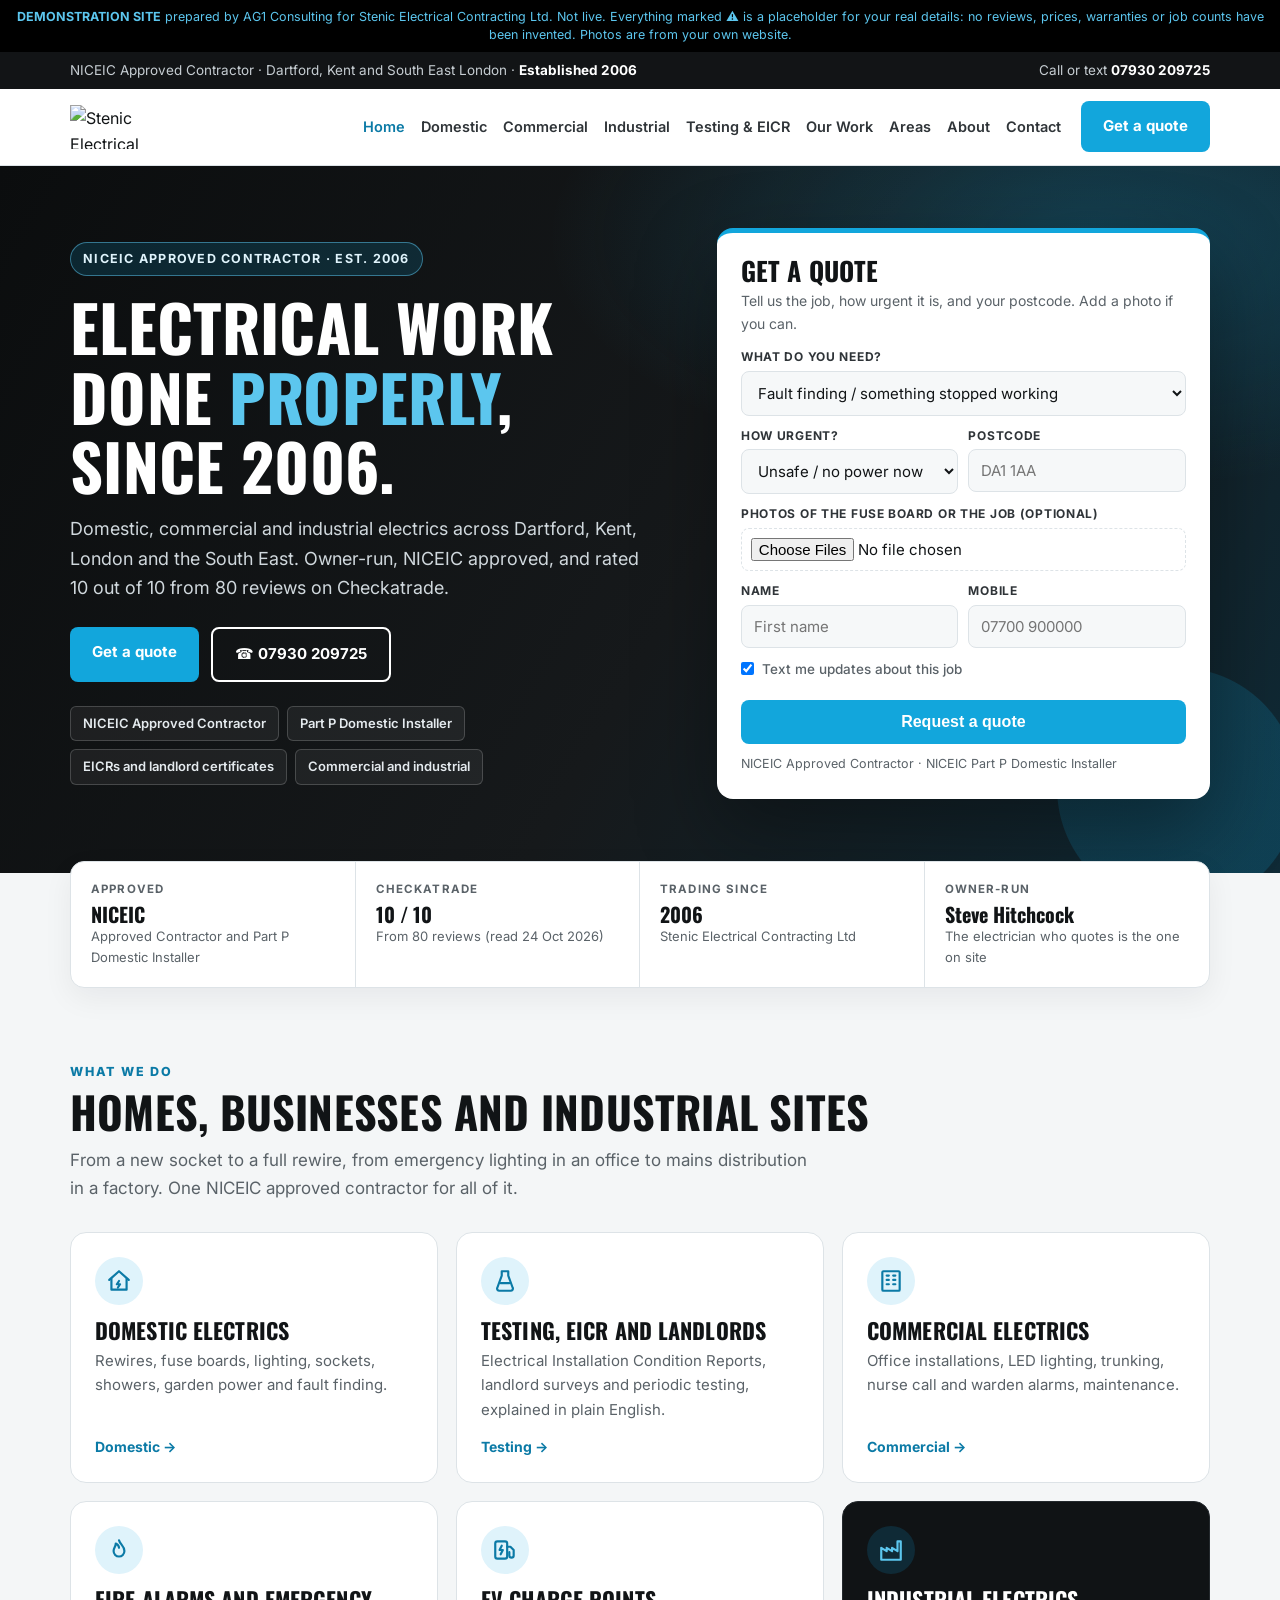
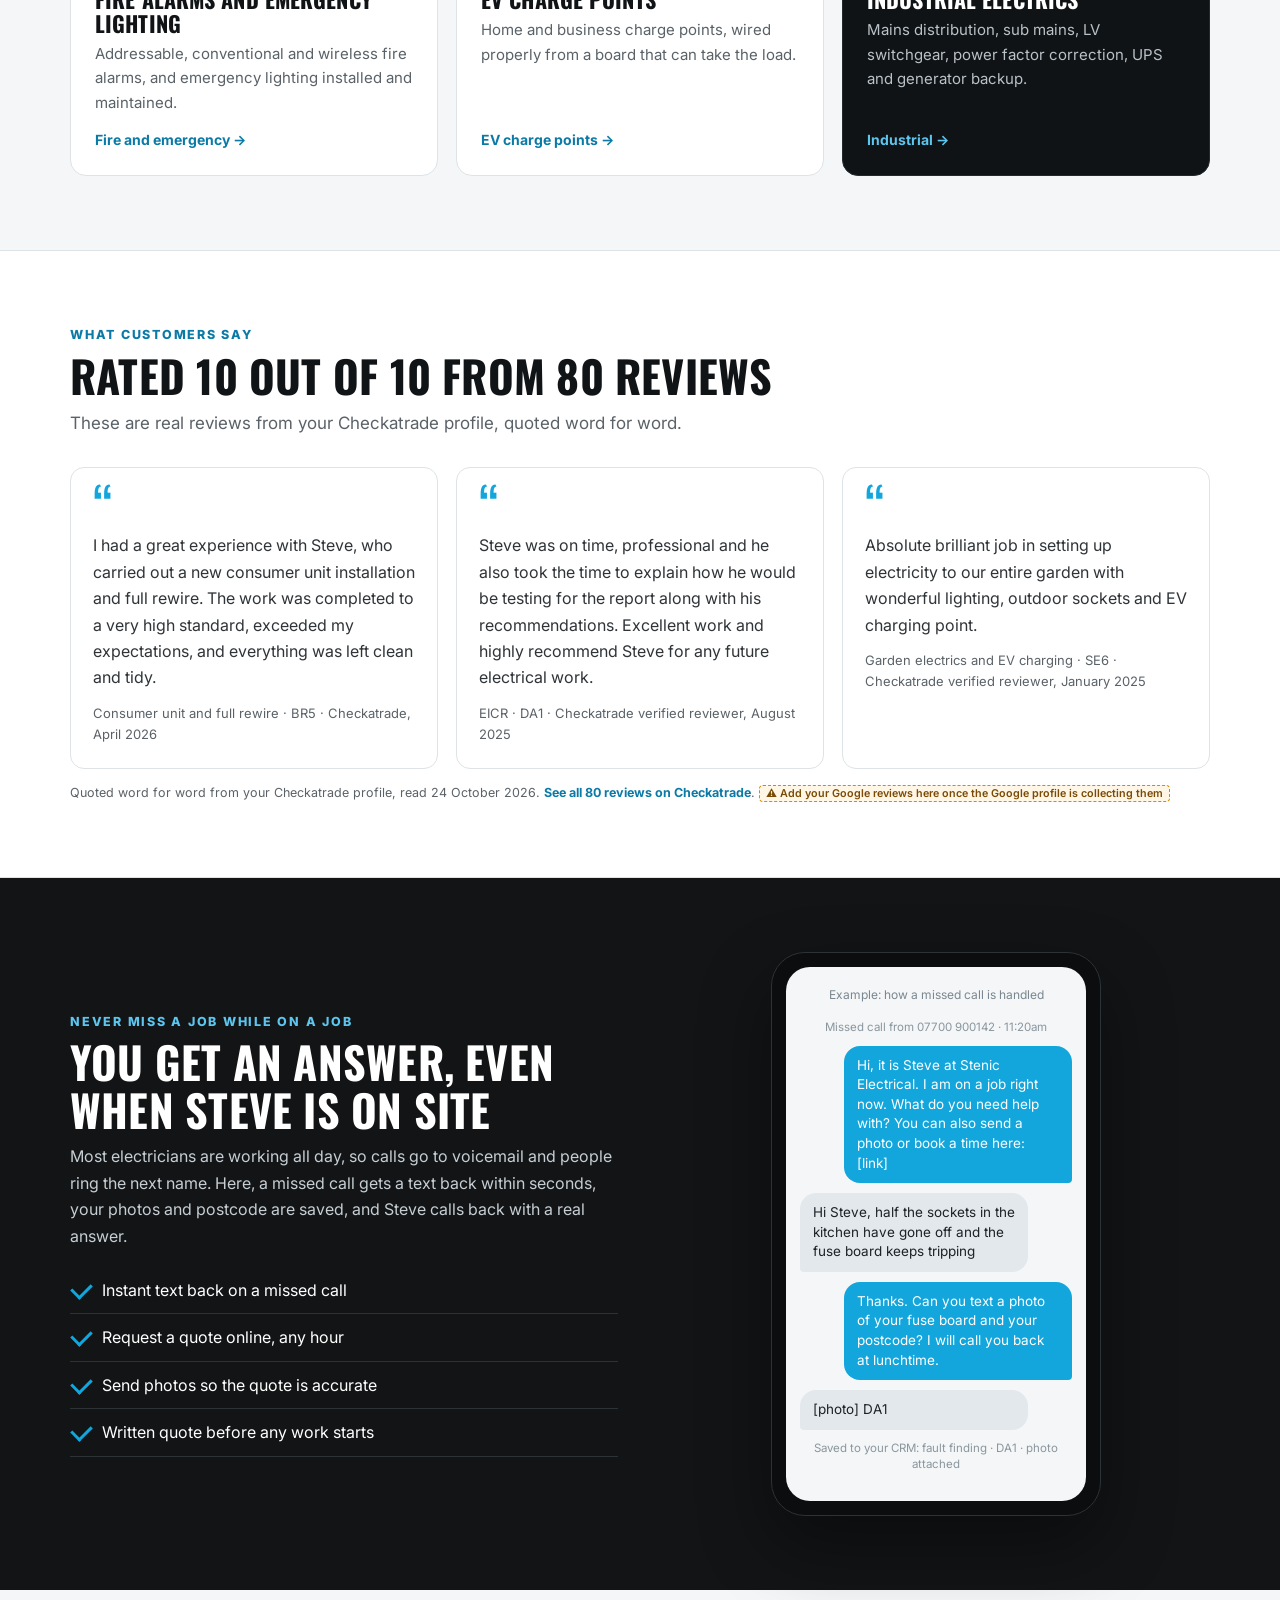
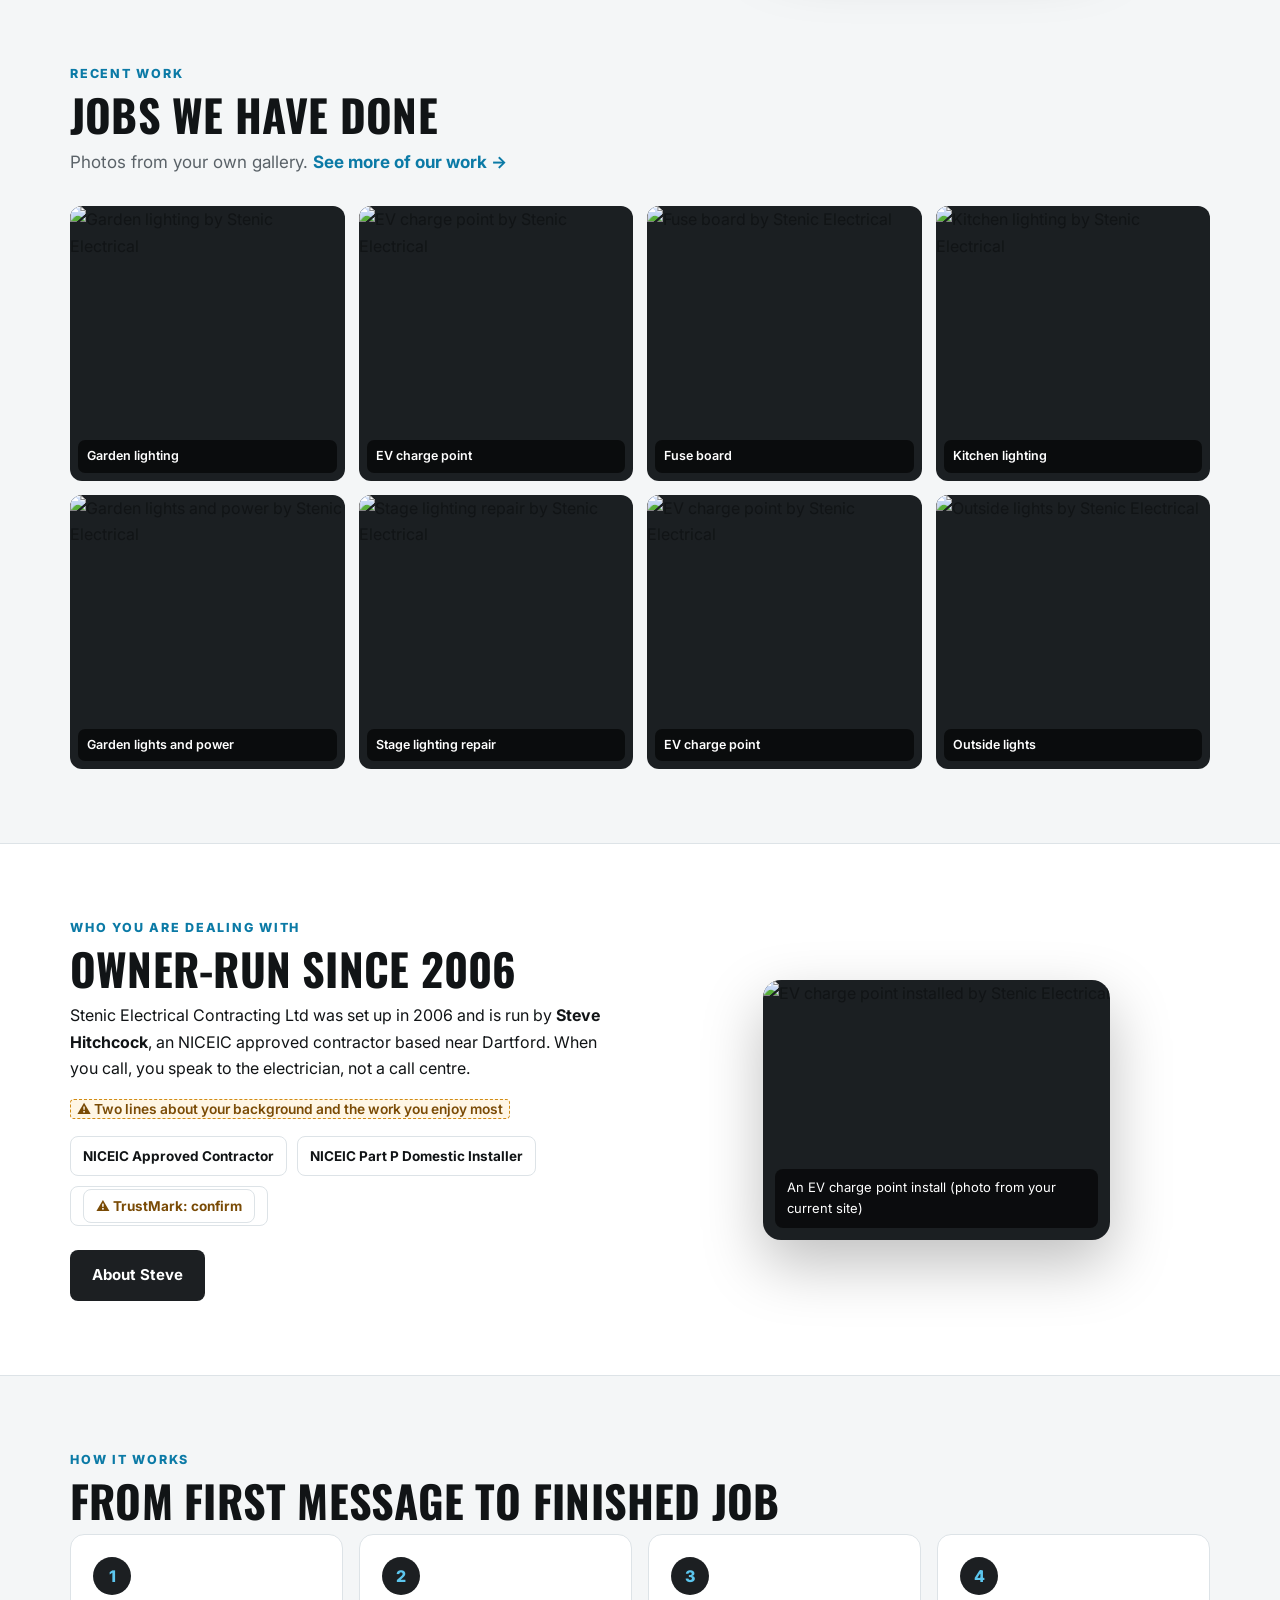
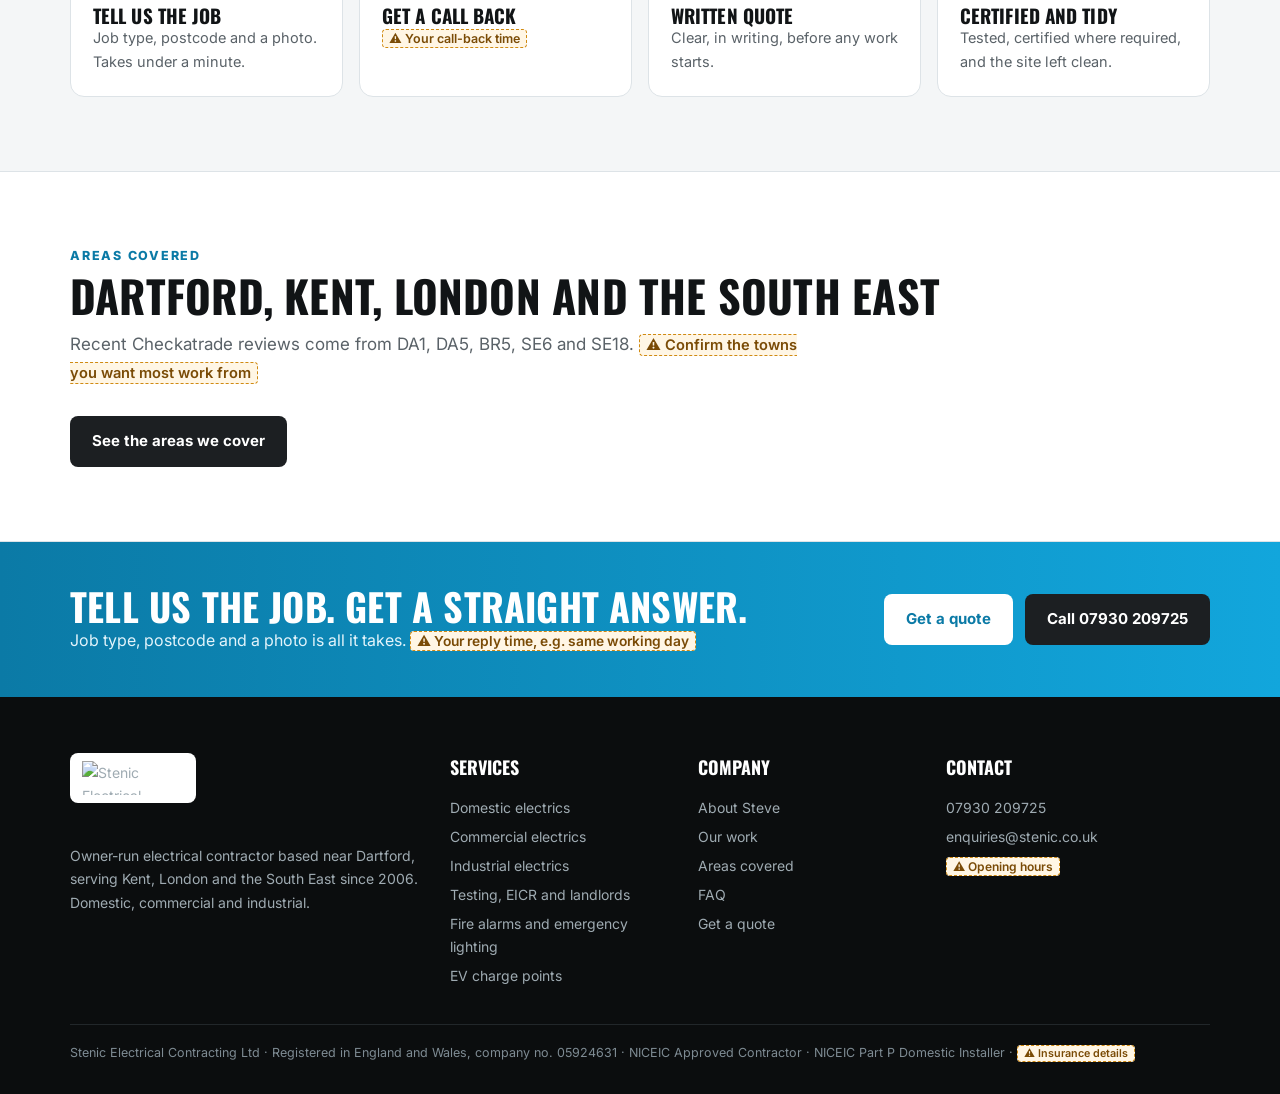
==== index.html @ 890e1fbe "Build AG1 asset pack" ====
<!DOCTYPE html><html lang="en-GB"><head><meta charset="utf-8"><meta name="viewport" content="width=device-width,initial-scale=1">
<meta name="robots" content="noindex,nofollow"><title>NICEIC Electrician in Dartford, Kent and South East London | Stenic Electrical</title><meta name="description" content="Owner-run NICEIC approved electrical contractor near Dartford since 2006. Domestic, commercial and industrial electrics, EICRs and landlord certificates.">
<link rel="preconnect" href="https://fonts.googleapis.com"><link href="https://fonts.googleapis.com/css2?family=Oswald:wght@500;600;700&family=Inter:wght@400;500;600;700;800&display=swap" rel="stylesheet">
<link rel="stylesheet" href="styles.css">
<script type="application/ld+json">{"@context": "https://schema.org", "@type": "Electrician", "name": "Stenic Electrical Contracting Ltd", "telephone": "+447930209725", "email": "enquiries@stenic.co.uk", "url": "https://andrei170.github.io/stenic-electrical-demo/", "logo": "https://stenic.co.uk/wp-content/uploads/2024/06/cropped-Stenic-Logo.png", "foundingDate": "2006-09-05", "address": {"@type": "PostalAddress", "addressLocality": "Dartford", "addressRegion": "Kent", "addressCountry": "GB"}, "areaServed": ["Dartford", "Kent", "South East London", "London", "South East England"], "founder": {"@type": "Person", "name": "Steven Hitchcock"}, "aggregateRating": {"@type": "AggregateRating", "ratingValue": "10", "bestRating": "10", "reviewCount": "80"}}</script>
</head><body>
<div class="demo"><b>DEMONSTRATION SITE</b> prepared by AG1 Consulting for Stenic Electrical Contracting Ltd. Not live. Everything marked &#9888; is a placeholder for your real details: no reviews, prices, warranties or job counts have been invented. Photos are from your own website.</div>
<div class="top"><div class="wrap"><span class="tl">NICEIC Approved Contractor &middot; Dartford, Kent and South East London &middot; <b>Established 2006</b></span><span>Call or text <a href="tel:+447930209725"><b>07930 209725</b></a></span></div></div>
<header class="site"><div class="wrap"><a class="logo" href="index.html"><img src="https://stenic.co.uk/wp-content/uploads/2024/06/cropped-Stenic-Logo.png" alt="Stenic Electrical Contracting" width="132" height="44"></a>
<nav class="main"><a href="index.html" class="on">Home</a><a href="domestic.html">Domestic</a><a href="commercial.html">Commercial</a><a href="industrial.html">Industrial</a><a href="testing.html">Testing &amp; EICR</a><a href="gallery.html">Our Work</a><a href="areas.html">Areas</a><a href="about.html">About</a><a href="contact.html">Contact</a></nav><div class="hcall"><small>Call or text Steve</small><a href="tel:+447930209725">07930 209725</a></div><a class="btn" href="book.html">Get a quote</a></div></header>
<section class="hero"><div class="wrap grid">
<div><span class="kicker">NICEIC Approved Contractor &middot; Est. 2006</span>
<h1>Electrical Work Done <em>Properly</em>, Since 2006.</h1>
<p class="lede">Domestic, commercial and industrial electrics across Dartford, Kent, London and the South East. Owner-run, NICEIC approved, and rated 10 out of 10 from 80 reviews on Checkatrade.</p>
<div class="cta-row"><a class="btn" href="book.html">Get a quote</a><a class="btn ghost" href="tel:+447930209725">&#9742; 07930 209725</a></div>
<div class="chips"><span>NICEIC Approved Contractor</span><span>Part P Domestic Installer</span><span>EICRs and landlord certificates</span><span>Commercial and industrial</span></div></div>
<div class="panel" id="book"><h3>Get a quote</h3><div class="sub">Tell us the job, how urgent it is, and your postcode. Add a photo if you can.</div><form class="f"><label>What do you need?</label><select><option>Fault finding / something stopped working</option><option>Fuse board (consumer unit) upgrade</option><option>Rewire (full or partial)</option><option>EICR / landlord safety certificate</option><option>New sockets, switches or lighting</option><option>Garden lighting and outdoor power</option><option>EV charge point</option><option>Electric shower, cooker or appliance</option><option>Business or commercial premises</option><option>Something else</option></select><div class="two"><div><label>How urgent?</label><select><option>Unsafe / no power now</option><option>This week</option><option>Within a month</option><option>Planning ahead / getting a quote</option></select></div><div><label>Postcode</label><input placeholder="DA1 1AA"></div></div><label>Photos of the fuse board or the job (optional)</label><input type="file" accept="image/*" multiple><div class="two"><div><label>Name</label><input placeholder="First name"></div><div><label>Mobile</label><input type="tel" placeholder="07700 900000"></div></div><label class="chk"><input type="checkbox" checked> Text me updates about this job</label><button class="btn" type="submit">Request a quote</button><div class="ok-msg">&#10004; Demo only: on the live site this lands in your CRM, the customer gets a text back straight away, and the photos come with it.</div><div class="fine">NICEIC Approved Contractor &middot; NICEIC Part P Domestic Installer</div></form></div>
</div></section><section style="padding:0"><div class="wrap"><div class="trust"><div><div class="k">Approved</div><div class="v">NICEIC</div><div class="s">Approved Contractor and Part P Domestic Installer</div></div><div><div class="k">Checkatrade</div><div class="v">10 / 10</div><div class="s">From 80 reviews (read 24 Oct 2026)</div></div><div><div class="k">Trading since</div><div class="v">2006</div><div class="s">Stenic Electrical Contracting Ltd</div></div><div><div class="k">Owner-run</div><div class="v">Steve Hitchcock</div><div class="s">The electrician who quotes is the one on site</div></div></div></div></section>
<section class="s"><div class="wrap"><div class="eyebrow">What we do</div><h2 class="t">Homes, businesses and industrial sites</h2>
<p class="st">From a new socket to a full rewire, from emergency lighting in an office to mains distribution in a factory. One NICEIC approved contractor for all of it.</p>
<div class="svc">
<a class="sv" href="domestic.html"><div class="ic"><svg width="26" height="26" viewBox="0 0 24 24" fill="none" stroke="#0b7aa6" stroke-width="2" stroke-linecap="round" stroke-linejoin="round" aria-hidden="true"><path d="M3 11 12 3l9 8"/><path d="M5 10v10h14V10"/><path d="M12 12l-2 3h3l-2 3"/></svg></div><h3>Domestic Electrics</h3><p>Rewires, fuse boards, lighting, sockets, showers, garden power and fault finding.</p><div class="go">Domestic &rarr;</div></a>
<a class="sv" href="testing.html"><div class="ic"><svg width="26" height="26" viewBox="0 0 24 24" fill="none" stroke="#0b7aa6" stroke-width="2" stroke-linecap="round" stroke-linejoin="round" aria-hidden="true"><path d="M9 3h6v4l4 11a2 2 0 0 1-2 3H7a2 2 0 0 1-2-3L9 7z"/><path d="M8 14h8"/></svg></div><h3>Testing, EICR and Landlords</h3><p>Electrical Installation Condition Reports, landlord surveys and periodic testing, explained in plain English.</p><div class="go">Testing &rarr;</div></a>
<a class="sv" href="commercial.html"><div class="ic"><svg width="26" height="26" viewBox="0 0 24 24" fill="none" stroke="#0b7aa6" stroke-width="2" stroke-linecap="round" stroke-linejoin="round" aria-hidden="true"><rect x="4" y="3" width="16" height="18" rx="1"/><path d="M8 7h2M14 7h2M8 11h2M14 11h2M8 15h2M14 15h2"/></svg></div><h3>Commercial Electrics</h3><p>Office installations, LED lighting, trunking, nurse call and warden alarms, maintenance.</p><div class="go">Commercial &rarr;</div></a>
<a class="sv" href="fire-emergency.html"><div class="ic"><svg width="26" height="26" viewBox="0 0 24 24" fill="none" stroke="#0b7aa6" stroke-width="2" stroke-linecap="round" stroke-linejoin="round" aria-hidden="true"><path d="M12 3c1 4 5 5 5 10a5 5 0 0 1-10 0c0-3 2-4 2-7 2 1 3 2 3 4"/></svg></div><h3>Fire Alarms and Emergency Lighting</h3><p>Addressable, conventional and wireless fire alarms, and emergency lighting installed and maintained.</p><div class="go">Fire and emergency &rarr;</div></a>
<a class="sv" href="ev-chargers.html"><div class="ic"><svg width="26" height="26" viewBox="0 0 24 24" fill="none" stroke="#0b7aa6" stroke-width="2" stroke-linecap="round" stroke-linejoin="round" aria-hidden="true"><rect x="3" y="4" width="11" height="16" rx="2"/><path d="M14 9h3l3 3v5a2 2 0 0 1-4 0v-3"/><path d="M9 8l-2 4h3l-2 4"/></svg></div><h3>EV Charge Points</h3><p>Home and business charge points, wired properly from a board that can take the load.</p><div class="go">EV charge points &rarr;</div></a>
<a class="sv dk" href="industrial.html"><div class="ic"><svg width="26" height="26" viewBox="0 0 24 24" fill="none" stroke="#5cc6ee" stroke-width="2" stroke-linecap="round" stroke-linejoin="round" aria-hidden="true"><path d="M3 21V10l5 3V10l5 3V10l5 3V4h3v17z"/></svg></div><h3>Industrial Electrics</h3><p>Mains distribution, sub mains, LV switchgear, power factor correction, UPS and generator backup.</p><div class="go">Industrial &rarr;</div></a>
</div></div></section>

<section class="s alt"><div class="wrap"><div class="eyebrow">What customers say</div><h2 class="t">Rated 10 out of 10 from 80 reviews</h2>
<p class="st">These are real reviews from your Checkatrade profile, quoted word for word.</p><div class="revs"><div class="rv"><div class="q">&ldquo;</div><p>I had a great experience with Steve, who carried out a new consumer unit installation and full rewire. The work was completed to a very high standard, exceeded my expectations, and everything was left clean and tidy.</p><div class="who">Consumer unit and full rewire &middot; BR5 &middot; Checkatrade, April 2026</div></div><div class="rv"><div class="q">&ldquo;</div><p>Steve was on time, professional and he also took the time to explain how he would be testing for the report along with his recommendations. Excellent work and highly recommend Steve for any future electrical work.</p><div class="who">EICR &middot; DA1 &middot; Checkatrade verified reviewer, August 2025</div></div><div class="rv"><div class="q">&ldquo;</div><p>Absolute brilliant job in setting up electricity to our entire garden with wonderful lighting, outdoor sockets and EV charging point.</p><div class="who">Garden electrics and EV charging &middot; SE6 &middot; Checkatrade verified reviewer, January 2025</div></div></div><p class="fine" style="margin-top:14px">Quoted word for word from your Checkatrade profile, read 24 October 2026. <a href="https://www.checkatrade.com/trades/stenicelectricalcontracting1007212" style="color:#0b7aa6;font-weight:700">See all 80 reviews on Checkatrade</a>. <span class="ph">&#9888; Add your Google reviews here once the Google profile is collecting them</span></p></div></section>

<section class="s dark"><div class="wrap split"><div><div class="eyebrow">Never miss a job while on a job</div>
<h2 class="t">You get an answer, even when Steve is on site</h2>
<p>Most electricians are working all day, so calls go to voicemail and people ring the next name. Here, a missed call gets a text back within seconds, your photos and postcode are saved, and Steve calls back with a real answer.</p>
<ul class="ticks" style="margin-top:18px"><li>Instant text back on a missed call</li><li>Request a quote online, any hour</li><li>Send photos so the quote is accurate</li><li>Written quote before any work starts</li></ul></div>
<div class="phone"><div class="scr"><div class="who">Example: how a missed call is handled</div><div class="msg sys">Missed call from 07700 900142 &middot; 11:20am</div><div class="msg out">Hi, it is Steve at Stenic Electrical. I am on a job right now. What do you need help with? You can also send a photo or book a time here: [link]</div><div class="msg in">Hi Steve, half the sockets in the kitchen have gone off and the fuse board keeps tripping</div><div class="msg out">Thanks. Can you text a photo of your fuse board and your postcode? I will call you back at lunchtime.</div><div class="msg in">[photo] DA1</div><div class="msg sys">Saved to your CRM: fault finding &middot; DA1 &middot; photo attached</div></div></div></div></section>

<section class="s"><div class="wrap"><div class="eyebrow">Recent work</div><h2 class="t">Jobs we have done</h2>
<p class="st">Photos from your own gallery. <a href="gallery.html" style="color:#0b7aa6;font-weight:700">See more of our work &rarr;</a></p><div class="gal"><div class="gi"><img src="https://stenic.co.uk/wp-content/uploads/2024/07/vt5z0a2k.png" alt="Garden lighting by Stenic Electrical" loading="lazy" width="400" height="400"><span class="c">Garden lighting</span></div><div class="gi"><img src="https://stenic.co.uk/wp-content/uploads/2024/07/2ccv3kk6.png" alt="EV charge point by Stenic Electrical" loading="lazy" width="400" height="400"><span class="c">EV charge point</span></div><div class="gi"><img src="https://stenic.co.uk/wp-content/uploads/2024/07/c6whomyh.png" alt="Fuse board by Stenic Electrical" loading="lazy" width="400" height="400"><span class="c">Fuse board</span></div><div class="gi"><img src="https://stenic.co.uk/wp-content/uploads/2024/07/qgorlqr8.png" alt="Kitchen lighting by Stenic Electrical" loading="lazy" width="400" height="400"><span class="c">Kitchen lighting</span></div><div class="gi"><img src="https://stenic.co.uk/wp-content/uploads/2024/07/r0cjxmvg.png" alt="Garden lights and power by Stenic Electrical" loading="lazy" width="400" height="400"><span class="c">Garden lights and power</span></div><div class="gi"><img src="https://stenic.co.uk/wp-content/uploads/2024/07/kbj81mkt.png" alt="Stage lighting repair by Stenic Electrical" loading="lazy" width="400" height="400"><span class="c">Stage lighting repair</span></div><div class="gi"><img src="https://stenic.co.uk/wp-content/uploads/2024/07/1d0y4tty.png" alt="EV charge point by Stenic Electrical" loading="lazy" width="400" height="400"><span class="c">EV charge point</span></div><div class="gi"><img src="https://stenic.co.uk/wp-content/uploads/2024/07/z7t7e3mf.png" alt="Outside lights by Stenic Electrical" loading="lazy" width="400" height="400"><span class="c">Outside lights</span></div></div></div></section>

<section class="s alt"><div class="wrap split"><div><div class="eyebrow">Who you are dealing with</div><h2 class="t">Owner-run since 2006</h2>
<p>Stenic Electrical Contracting Ltd was set up in 2006 and is run by <b>Steve Hitchcock</b>, an NICEIC approved contractor based near Dartford. When you call, you speak to the electrician, not a call centre.</p>
<p style="margin-top:14px"><span class="ph">&#9888; Two lines about your background and the work you enjoy most</span></p>
<div class="badges"><span>NICEIC Approved Contractor</span><span>NICEIC Part P Domestic Installer</span><span><span class="ph">&#9888; TrustMark: confirm</span></span></div>
<div class="cta-row"><a class="btn dark" href="about.html">About Steve</a></div></div>
<div class="photo"><img src="https://stenic.co.uk/wp-content/uploads/2024/07/2ccv3kk6.png" alt="EV charge point installed by Stenic Electrical" width="600" height="450" loading="lazy"><div class="cap">An EV charge point install (photo from your current site)</div></div></div></section>

<section class="s"><div class="wrap"><div class="eyebrow">How it works</div><h2 class="t">From first message to finished job</h2>
<div class="steps">
<div class="step"><h3>Tell us the job</h3><p>Job type, postcode and a photo. Takes under a minute.</p></div>
<div class="step"><h3>Get a call back</h3><p><span class="ph">&#9888; Your call-back time</span></p></div>
<div class="step"><h3>Written quote</h3><p>Clear, in writing, before any work starts.</p></div>
<div class="step"><h3>Certified and tidy</h3><p>Tested, certified where required, and the site left clean.</p></div>
</div></div></section>

<section class="s alt"><div class="wrap"><div class="eyebrow">Areas covered</div><h2 class="t">Dartford, Kent, London and the South East</h2>
<p class="st">Recent Checkatrade reviews come from DA1, DA5, BR5, SE6 and SE18. <span class="ph">&#9888; Confirm the towns you want most work from</span></p>
<div class="cta-row"><a class="btn dark" href="areas.html">See the areas we cover</a></div></div></section>
<section class="band"><div class="wrap"><div><h2>Tell us the job. Get a straight answer.</h2><p>Job type, postcode and a photo is all it takes. <span class="ph">&#9888; Your reply time, e.g. same working day</span></p></div><div class="cta-row" style="margin-top:0"><a class="btn" href="book.html">Get a quote</a><a class="btn dark" href="tel:+447930209725">Call 07930 209725</a></div></div></section>
<footer class="site"><div class="wrap"><div class="foot">
<div><a class="flogo" href="index.html"><img src="https://stenic.co.uk/wp-content/uploads/2024/06/cropped-Stenic-Logo.png" alt="Stenic Electrical Contracting" width="102" height="34"></a>
<p style="margin-top:14px">Owner-run electrical contractor based near Dartford, serving Kent, London and the South East since 2006. Domestic, commercial and industrial.</p></div>
<div><h4>Services</h4><ul><li><a href="domestic.html">Domestic electrics</a></li><li><a href="commercial.html">Commercial electrics</a></li><li><a href="industrial.html">Industrial electrics</a></li><li><a href="testing.html">Testing, EICR and landlords</a></li><li><a href="fire-emergency.html">Fire alarms and emergency lighting</a></li><li><a href="ev-chargers.html">EV charge points</a></li></ul></div>
<div><h4>Company</h4><ul><li><a href="about.html">About Steve</a></li><li><a href="gallery.html">Our work</a></li><li><a href="areas.html">Areas covered</a></li><li><a href="faq.html">FAQ</a></li><li><a href="book.html">Get a quote</a></li></ul></div>
<div><h4>Contact</h4><ul><li><a href="tel:+447930209725">07930 209725</a></li><li><a href="mailto:enquiries@stenic.co.uk">enquiries@stenic.co.uk</a></li><li><span class="ph">&#9888; Opening hours</span></li></ul></div>
</div><div class="legal">Stenic Electrical Contracting Ltd &middot; Registered in England and Wales, company no. 05924631 &middot; NICEIC Approved Contractor &middot; NICEIC Part P Domestic Installer &middot; <span class="ph">&#9888; Insurance details</span></div></div></footer>
<div class="sticky-cta"><a class="btn dark" href="tel:+447930209725">&#9742; Call</a><a class="btn" href="book.html">Get a quote</a></div>
<script>
document.querySelectorAll('form.f').forEach(function(f){f.addEventListener('submit',function(e){e.preventDefault();
var m=f.querySelector('.ok-msg');if(m){m.style.display='block';}});});
</script></body></html>
---- styles.css ----
:root{--ink:#111416;--char:#121416;--char2:#1c1f22;--slate:#2f3438;--mut:#5a6268;--line:#dde3e7;--bg:#f4f6f7;
--card:#fff;--acc:#12a6dc;--acc2:#5cc6ee;--accl:#dff3fb;--accd:#0b7aa6;--red:#c2392b;--ok:#2f8a5b}
*{box-sizing:border-box;margin:0;padding:0}html{scroll-behavior:smooth}
html,body{overflow-x:hidden}body{background:var(--bg);color:var(--ink);font:16px/1.65 "Inter",system-ui,-apple-system,"Segoe UI",sans-serif}
.grid>*,.split>*,.svc>*,.feat>*,.gal>*,.revs>*,.steps>*,.trust>*,.foot>*,.two>*,.areas>*{min-width:0}
a{color:inherit;text-decoration:none}img{max-width:100%;display:block}
.wrap{max-width:1180px;margin:0 auto;padding:0 20px}
h1,h2,h3,.disp{font-family:"Oswald","Inter",sans-serif;font-weight:700;letter-spacing:.005em;line-height:1.08;text-transform:uppercase}
.ph{background:#fff6e5;border:1px dashed #d08a12;color:#7a4b06;padding:1px 6px;border-radius:4px;font-size:.86em;font-family:"Inter",sans-serif;font-weight:600;letter-spacing:0;text-transform:none}
.demo{background:#000;color:var(--acc2);text-align:center;font-size:12.5px;padding:8px 14px;line-height:1.45}
.top{background:var(--char);color:#c6cdd2;font-size:13.5px}
.top .wrap{display:flex;justify-content:space-between;gap:12px;padding-top:7px;padding-bottom:7px;flex-wrap:wrap;align-items:center}
.top b{color:#fff}
header.site{position:sticky;top:0;z-index:50;background:rgba(255,255,255,.97);backdrop-filter:blur(8px);border-bottom:1px solid var(--line)}
header.site .wrap{display:flex;align-items:center;gap:20px;height:76px}
.logo img{height:44px;width:auto}
nav.main{display:flex;gap:16px;margin-left:auto;font-weight:600;font-size:14.5px;white-space:nowrap}
nav.main a{color:var(--slate)}nav.main a:hover,nav.main a.on{color:var(--accd)}
.hcall{display:flex;flex-direction:column;align-items:flex-end;line-height:1.2;white-space:nowrap}
.hcall small{font-size:11px;color:var(--mut);text-transform:uppercase;letter-spacing:.1em;font-weight:700}
.hcall a{font-weight:800;font-size:18px;color:var(--ink)}
header.site .btn{white-space:nowrap}
@media(max-width:1500px){.hcall{display:none}}
@media(max-width:1120px){nav.main{display:none}}
.btn{display:inline-block;background:var(--acc);color:#fff;font-weight:700;padding:13px 22px;border-radius:8px;border:0;cursor:pointer;font-size:15px;transition:background .15s}
.btn:hover{background:var(--accd)}.btn.ghost{background:transparent;border:2px solid #fff;color:#fff}.btn.dark{background:var(--char2)}
@media(max-width:520px){header.site .wrap{gap:10px;height:64px}.logo img{height:34px}header.site .btn{padding:9px 12px;font-size:13px;margin-left:auto}.top .wrap span.tl{display:none}}
.hero{position:relative;color:#fff;overflow:hidden;padding:62px 0 74px;
 background:radial-gradient(900px 420px at 85% 10%,rgba(18,166,220,.25),transparent 60%),linear-gradient(120deg,#0b0d0e 0%,#16191b 55%,#0f2a36 100%)}
.hero:before{content:"";position:absolute;inset:0;background:radial-gradient(circle at 92% 88%,rgba(18,166,220,.18) 0 120px,transparent 121px)}
.hero .grid{display:grid;grid-template-columns:1.1fr .9fr;gap:44px;align-items:center;position:relative;z-index:1}
@media(max-width:960px){.hero .grid{grid-template-columns:1fr}}
.kicker{display:inline-flex;gap:8px;align-items:center;background:rgba(18,166,220,.16);border:1px solid rgba(92,198,238,.5);color:var(--accl);font-weight:700;font-size:12.5px;padding:6px 12px;border-radius:999px;text-transform:uppercase;letter-spacing:.1em}
.hero h1{font-size:clamp(38px,5.6vw,64px);margin:16px 0 14px}.hero h1 em{font-style:normal;color:var(--acc2)}
.hero p.lede{color:#d0d8dd;font-size:18px;max-width:580px}
.cta-row{display:flex;gap:12px;flex-wrap:wrap;margin-top:24px}
.chips{display:flex;gap:8px;flex-wrap:wrap;margin-top:24px}
.chips span{border:1px solid rgba(255,255,255,.18);background:rgba(255,255,255,.06);padding:6px 12px;border-radius:6px;font-size:13px;color:#e4eaee;font-weight:600}
.panel{background:#fff;color:var(--ink);border-radius:16px;padding:24px;box-shadow:0 30px 80px rgba(0,0,0,.35);border-top:5px solid var(--acc)}
.panel h3{font-size:26px}.panel .sub{color:var(--mut);font-size:14px;margin:4px 0 12px}
form.f label{display:block;font-size:12px;font-weight:700;color:var(--slate);text-transform:uppercase;letter-spacing:.06em;margin:10px 0 4px}
form.f input,form.f select,form.f textarea{width:100%;background:#f6f8f9;border:1px solid var(--line);color:var(--ink);padding:11px 12px;border-radius:8px;font:15px "Inter",sans-serif}
form.f input[type=file]{padding:9px;background:#fff;border-style:dashed}
form.f .two{display:grid;grid-template-columns:1fr 1fr;gap:10px}
form.f .chk{display:flex;gap:8px;align-items:flex-start;font-size:13.5px;color:var(--mut);margin-top:10px;text-transform:none;letter-spacing:0;font-weight:500}
form.f .chk input{width:auto;margin-top:4px}
form.f .btn{width:100%;margin-top:16px;font-size:16px}
.fine{font-size:12.5px;color:var(--mut);margin-top:10px}
.ok-msg{display:none;margin-top:12px;background:#eaf6ef;border:1px solid var(--ok);color:#1d5c3b;padding:10px;border-radius:8px;font-size:14px}
.trust{display:grid;grid-template-columns:repeat(4,1fr);background:#fff;border:1px solid var(--line);border-radius:14px;margin-top:-12px;position:relative;z-index:2;box-shadow:0 10px 30px rgba(20,23,28,.06)}
.trust>div{padding:18px 20px;border-right:1px solid var(--line)}.trust>div:last-child{border-right:0}
.trust .k{font-size:11.5px;text-transform:uppercase;letter-spacing:.1em;color:var(--mut);font-weight:700}
.trust .v{font-family:"Oswald",sans-serif;font-weight:700;font-size:20px;line-height:1.2;margin-top:3px}
.trust .s{font-size:13px;color:var(--mut)}
@media(max-width:900px){.trust{grid-template-columns:1fr 1fr}.trust>div:nth-child(2){border-right:0}.trust>div:nth-child(-n+2){border-bottom:1px solid var(--line)}}
@media(max-width:480px){.trust{grid-template-columns:1fr}.trust>div{border-right:0;border-bottom:1px solid var(--line)}.trust>div:last-child{border-bottom:0}}
section.s{padding:74px 0}section.alt{background:#fff;border-top:1px solid var(--line);border-bottom:1px solid var(--line)}
section.dark{background:var(--char);color:#fff}section.dark p{color:#c6ced3}
.eyebrow{color:var(--accd);font-weight:800;text-transform:uppercase;letter-spacing:.14em;font-size:12.5px}
section.dark .eyebrow{color:var(--acc2)}
h2.t{font-size:clamp(30px,4vw,44px);margin:6px 0 10px}p.st{color:var(--mut);max-width:740px;margin-bottom:30px;font-size:17px}
section.dark p.st{color:#c6ced3}
.svc{display:grid;grid-template-columns:repeat(3,1fr);gap:18px}@media(max-width:960px){.svc{grid-template-columns:1fr 1fr}}@media(max-width:600px){.svc{grid-template-columns:1fr}}
.sv{background:var(--card);border:1px solid var(--line);border-radius:16px;padding:24px;display:flex;flex-direction:column;transition:transform .2s,border-color .2s}
.sv:hover{transform:translateY(-3px);border-color:var(--acc2)}
.sv .ic{width:48px;height:48px;border-radius:50%;background:var(--accl);display:grid;place-items:center;margin-bottom:14px}
.sv h3{font-size:22px}.sv p{color:var(--mut);font-size:15px;margin-top:6px;flex:1}
.sv .go{color:var(--accd);font-weight:700;margin-top:12px;font-size:14px}
.sv.dk{background:#101315;border-color:#24292d;color:#fff}.sv.dk p{color:#b9c2c8}.sv.dk .ic{background:#0f2a36}.sv.dk .go{color:var(--acc2)}
.feat{display:grid;grid-template-columns:repeat(3,1fr);gap:18px}@media(max-width:900px){.feat{grid-template-columns:1fr}}
.fc{background:var(--card);border:1px solid var(--line);border-radius:14px;padding:24px}
section.dark .fc{background:#1b1f22;border-color:#2c3236}
.fc .n{font-family:"Oswald",sans-serif;font-weight:700;font-size:38px;color:var(--acc);line-height:1}
.fc h3{font-size:21px;margin:6px 0}.fc p{color:var(--mut);font-size:15px}
.split{display:grid;grid-template-columns:1fr 1fr;gap:44px;align-items:center}@media(max-width:900px){.split{grid-template-columns:1fr}}
.photo{border-radius:18px;overflow:hidden;position:relative;background:#1b1f22;max-width:480px;justify-self:center;box-shadow:0 24px 60px rgba(0,0,0,.25)}
.photo img{width:100%;height:auto}.photo .cap{position:absolute;left:12px;right:12px;bottom:12px;background:rgba(0,0,0,.6);color:#fff;font-size:13px;padding:8px 12px;border-radius:8px}
ul.ticks{list-style:none}ul.ticks li{padding:10px 0 10px 32px;position:relative;border-bottom:1px solid var(--line)}
section.dark ul.ticks li{border-color:#2c3236}
ul.ticks li:before{content:"";position:absolute;left:2px;top:15px;width:16px;height:10px;border-left:3px solid var(--acc);border-bottom:3px solid var(--acc);transform:rotate(-45deg)}
ul.cols{columns:2;column-gap:28px}@media(max-width:600px){ul.cols{columns:1}}ul.cols li{break-inside:avoid}
.steps{display:grid;grid-template-columns:repeat(4,1fr);gap:16px;counter-reset:s}@media(max-width:900px){.steps{grid-template-columns:1fr 1fr}}@media(max-width:480px){.steps{grid-template-columns:1fr}}
.step{background:var(--card);border:1px solid var(--line);border-radius:14px;padding:22px;counter-increment:s}
.step:before{content:counter(s);display:inline-grid;place-items:center;width:38px;height:38px;border-radius:50%;background:var(--char2);color:var(--acc2);font-weight:800;margin-bottom:10px}
.step h3{font-size:19px}.step p{color:var(--mut);font-size:14.5px}
.phone{max-width:330px;justify-self:center;width:100%;background:#0b0d0e;border-radius:34px;padding:14px;border:1px solid #2c3236;box-shadow:0 30px 70px rgba(0,0,0,.4)}
.phone .scr{background:#f4f6f7;border-radius:24px;padding:18px 14px;min-height:400px}
.phone .who{text-align:center;font-size:12px;color:#7a8790;margin-bottom:14px}
.msg{max-width:84%;padding:10px 13px;border-radius:16px;font-size:13.5px;line-height:1.45;margin-bottom:10px;color:#1c2226}
.msg.in{background:#e3e8ec;border-bottom-left-radius:4px}.msg.out{background:var(--acc);color:#fff;margin-left:auto;border-bottom-right-radius:4px}
.msg.sys{max-width:100%;text-align:center;background:none;color:#8a969e;font-size:11.5px;padding:0}
.gal{display:grid;grid-template-columns:repeat(4,1fr);gap:14px}@media(max-width:900px){.gal{grid-template-columns:repeat(3,1fr)}}@media(max-width:600px){.gal{grid-template-columns:1fr 1fr}}
.gi{border-radius:12px;overflow:hidden;position:relative;background:#1b1f22;aspect-ratio:1/1}
.gi img{width:100%;height:100%;object-fit:cover}
.gi span.c{position:absolute;left:8px;right:8px;bottom:8px;background:rgba(0,0,0,.62);color:#fff;font-size:12.5px;font-weight:600;padding:6px 9px;border-radius:7px}
.gi.ph-box{display:flex;align-items:flex-end;padding:12px;background:repeating-linear-gradient(135deg,#2a2f33 0 16px,#24292c 16px 32px)}
.revs{display:grid;grid-template-columns:repeat(3,1fr);gap:18px}@media(max-width:900px){.revs{grid-template-columns:1fr}}
.rv{background:var(--card);border:1px solid var(--line);border-radius:14px;padding:22px}
.rv .q{font-family:"Oswald",sans-serif;font-size:54px;line-height:.6;color:var(--acc)}.rv p{margin-top:10px;color:var(--slate)}
.rv .who{font-size:13px;color:var(--mut);margin-top:12px}
.areas{display:grid;grid-template-columns:repeat(4,1fr);gap:12px}@media(max-width:800px){.areas{grid-template-columns:1fr 1fr}}@media(max-width:420px){.areas{grid-template-columns:1fr}}
.area{background:var(--card);border:1px solid var(--line);border-radius:12px;padding:16px 18px;font-weight:700}
.area small{display:block;color:var(--mut);font-weight:500;font-size:13px}
.band{background:linear-gradient(90deg,var(--accd),var(--acc));color:#fff;padding:44px 0}
.band .wrap{display:flex;gap:24px;align-items:center;justify-content:space-between;flex-wrap:wrap}
.band h2{font-size:clamp(26px,3.4vw,38px)}.band p{color:#e3f4fb}
.band .btn{background:#fff;color:var(--accd)}.band .btn.dark{background:var(--char2);color:#fff}
details{background:var(--card);border:1px solid var(--line);border-radius:12px;padding:16px 20px;margin-bottom:10px}
summary{cursor:pointer;font-weight:700;font-size:16.5px}details p{color:var(--mut);margin-top:10px}
.pagehead{color:#fff;padding:56px 0 50px;position:relative;background:radial-gradient(800px 360px at 90% 0%,rgba(18,166,220,.24),transparent 60%),linear-gradient(120deg,#0b0d0e,#0f2a36)}
.pagehead h1{font-size:clamp(34px,5vw,56px);margin:8px 0}.pagehead p{color:#d0d8dd;max-width:740px;font-size:18px}
.crumb{font-size:13px;color:#9fb0ba}.crumb a{color:var(--acc2)}
.note{background:#eef8fc;border:1px solid #bfe3f2;border-radius:12px;padding:16px 18px;font-size:14.5px}
.badges{display:flex;gap:10px;flex-wrap:wrap;margin-top:14px}.badges span{background:#fff;border:1px solid var(--line);border-radius:8px;padding:8px 12px;font-weight:700;font-size:13.5px}
.map{min-height:240px;border-radius:14px;border:1px solid var(--line);display:grid;place-items:center;color:var(--mut);text-align:center;padding:20px;
 background:repeating-linear-gradient(0deg,#eef2f4 0 38px,#e6ecef 38px 40px),repeating-linear-gradient(90deg,transparent 0 38px,#e1e8ec 38px 40px)}
footer.site{background:#0b0d0e;color:#9fabb2;padding:56px 0 30px;font-size:14px}
.foot{display:grid;grid-template-columns:1.6fr 1fr 1fr 1.2fr;gap:28px}@media(max-width:820px){.foot{grid-template-columns:1fr 1fr}}@media(max-width:460px){.foot{grid-template-columns:1fr}}
footer.site h4{color:#fff;font-family:"Oswald",sans-serif;font-size:18px;margin-bottom:10px;text-transform:uppercase}
footer.site li{list-style:none;padding:3px 0}footer.site a:hover{color:#fff}
footer.site .flogo{background:#fff;display:inline-block;padding:8px 12px;border-radius:8px}footer.site .flogo img{height:34px;width:auto}
footer.site .legal{border-top:1px solid #22272a;margin-top:34px;padding-top:18px;font-size:12.5px;color:#7e8b93}
.sticky-cta{display:none}
@media(max-width:760px){.sticky-cta{display:flex;position:fixed;bottom:0;left:0;right:0;z-index:60;gap:8px;padding:10px;background:rgba(11,13,14,.97);border-top:1px solid #2c3236}
.sticky-cta a{flex:1;text-align:center;padding:13px 10px}body{padding-bottom:70px}}
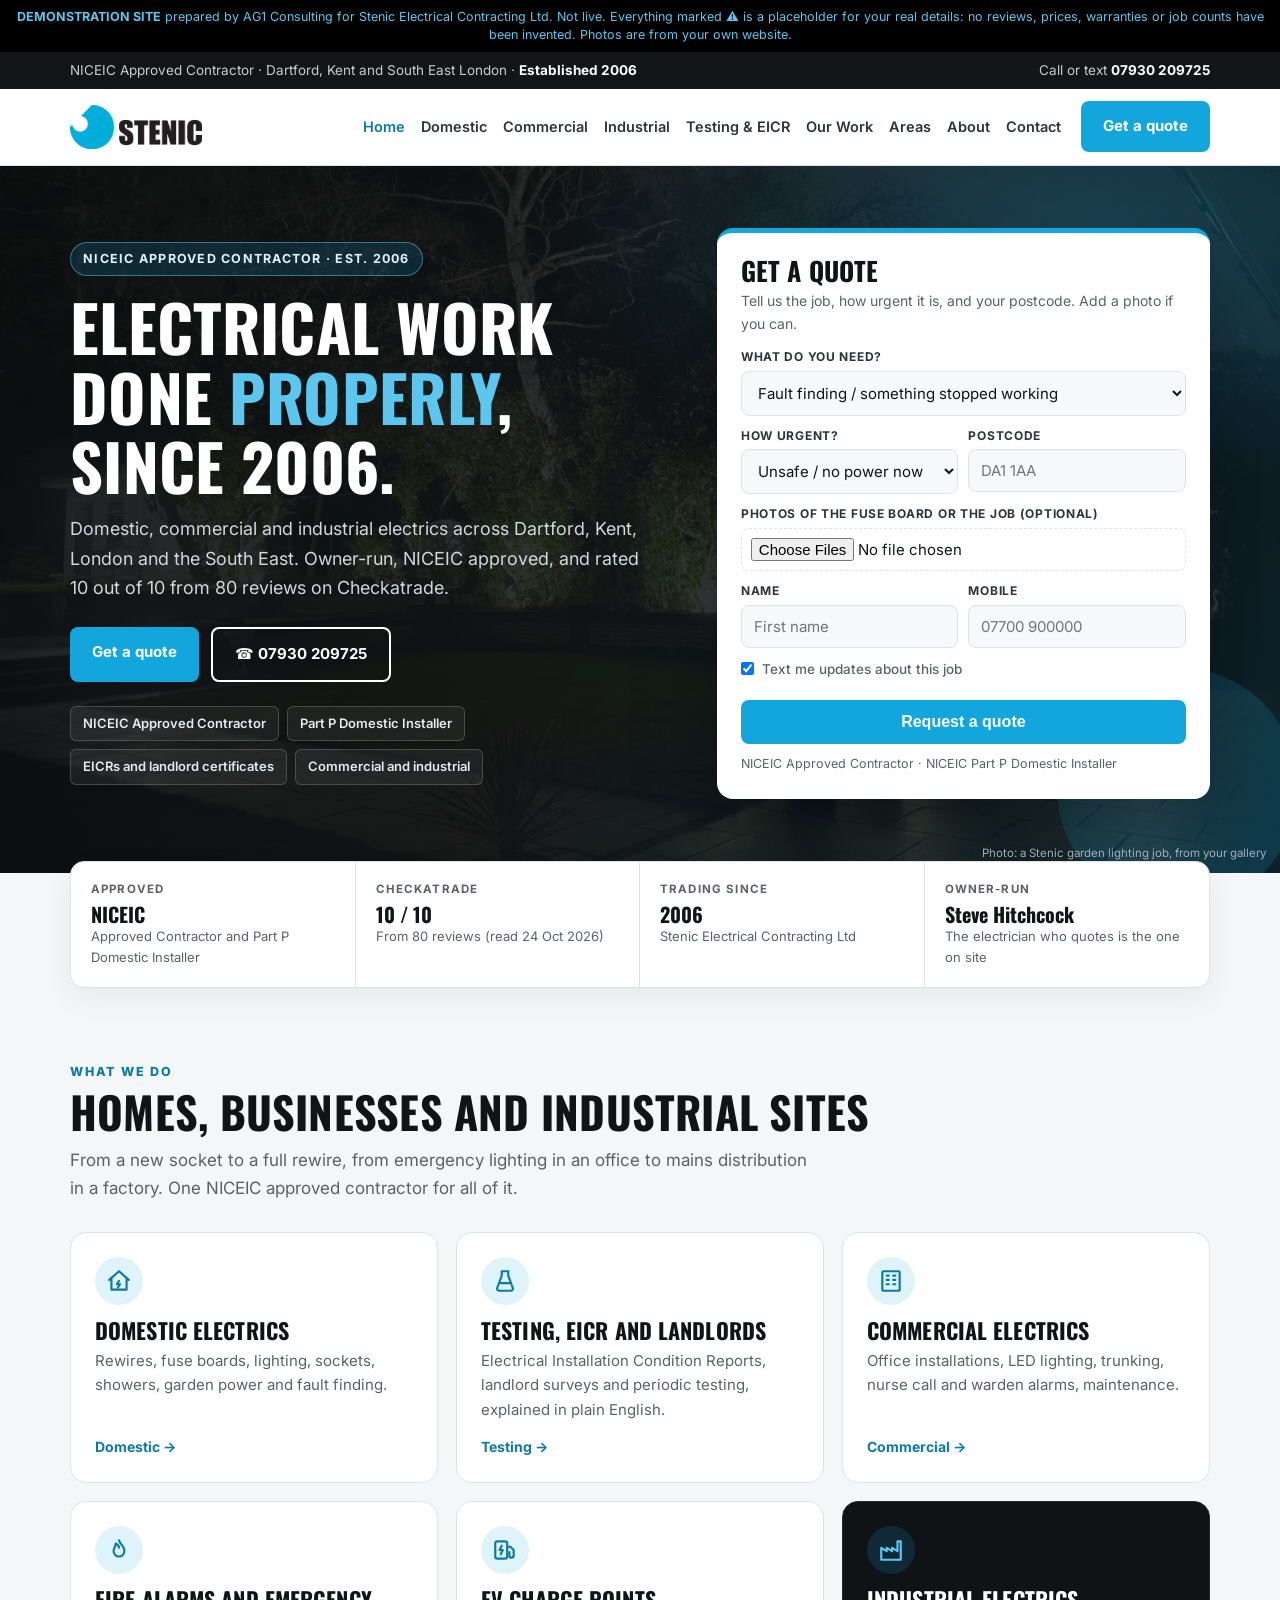
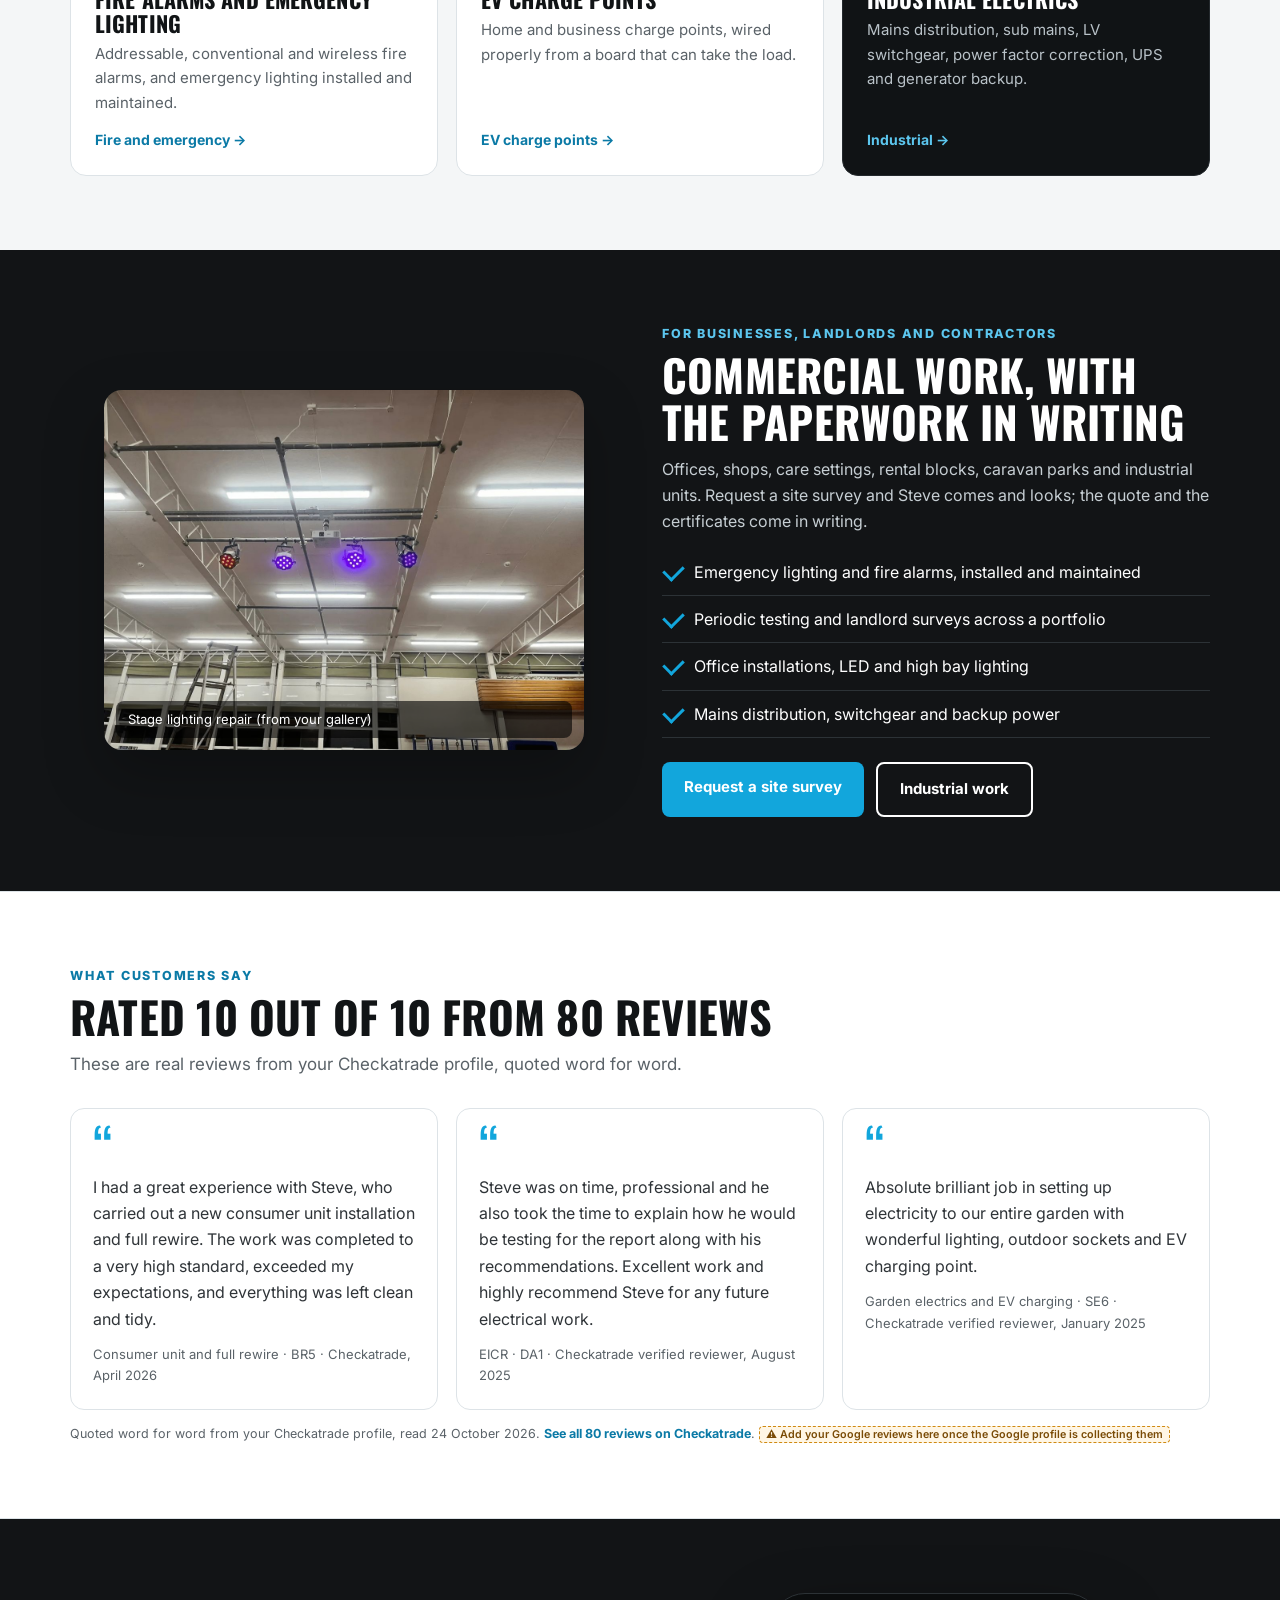
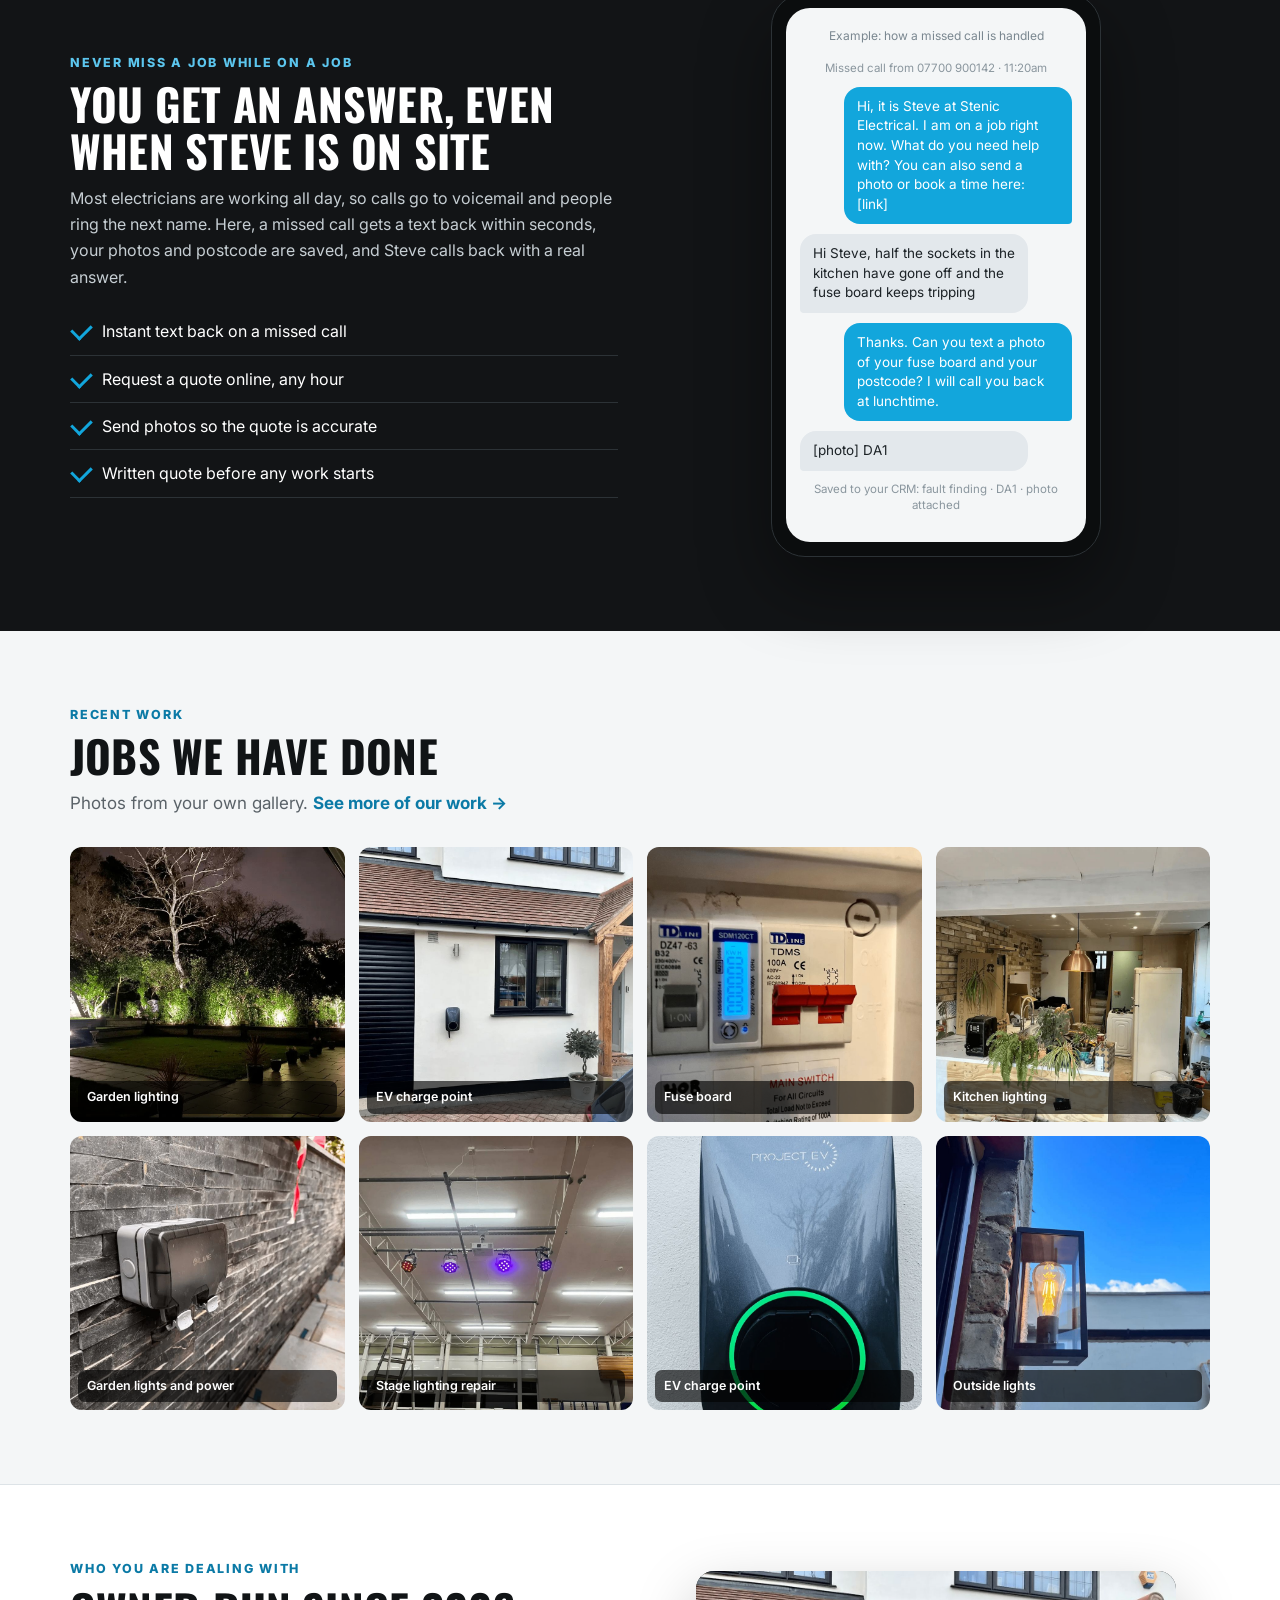
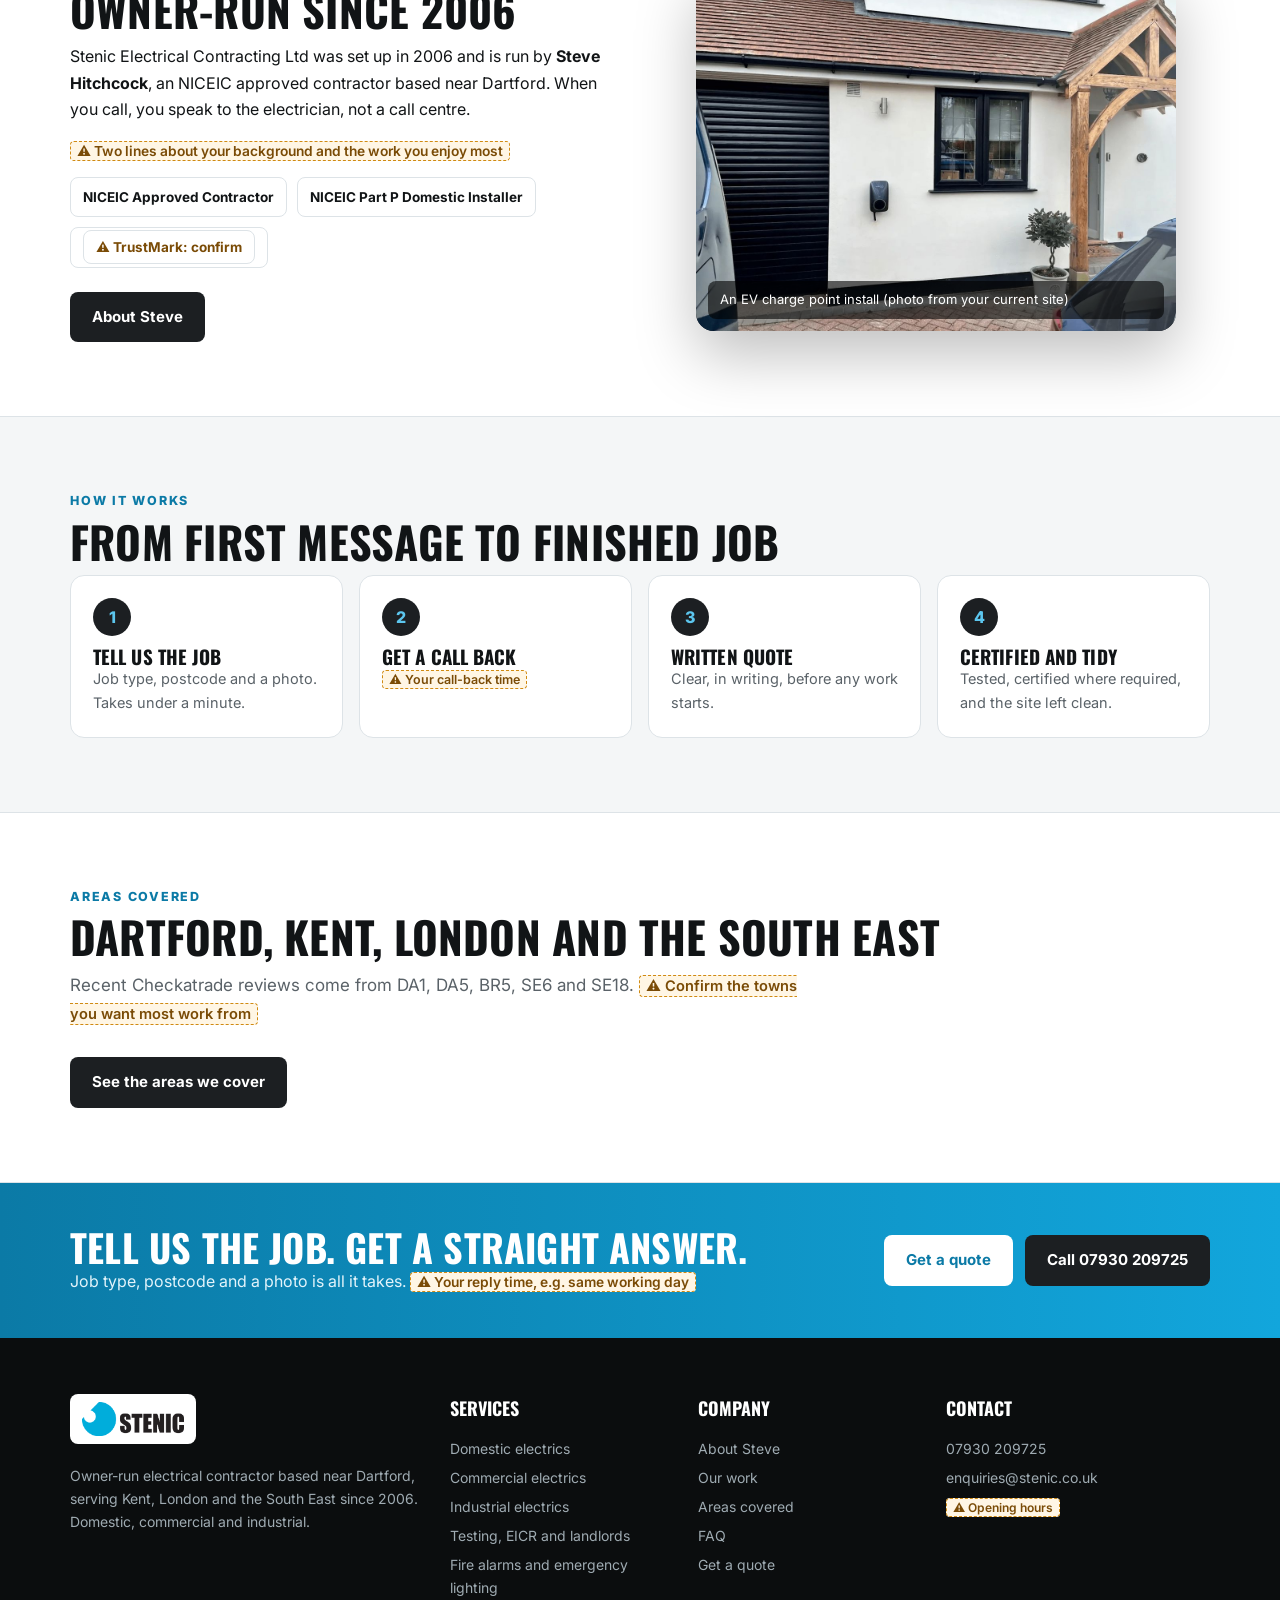
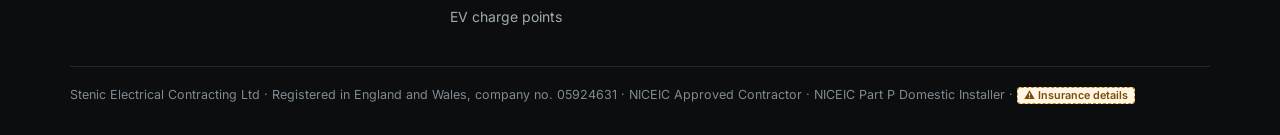
==== commit 5cbed8f6: "Build AG1 asset pack" ====
--- a/index.html
+++ b/index.html
@@ -2,11 +2,11 @@
 <meta name="robots" content="noindex,nofollow"><title>NICEIC Electrician in Dartford, Kent and South East London | Stenic Electrical</title><meta name="description" content="Owner-run NICEIC approved electrical contractor near Dartford since 2006. Domestic, commercial and industrial electrics, EICRs and landlord certificates.">
 <link rel="preconnect" href="https://fonts.googleapis.com"><link href="https://fonts.googleapis.com/css2?family=Oswald:wght@500;600;700&family=Inter:wght@400;500;600;700;800&display=swap" rel="stylesheet">
 <link rel="stylesheet" href="styles.css">
-<script type="application/ld+json">{"@context": "https://schema.org", "@type": "Electrician", "name": "Stenic Electrical Contracting Ltd", "telephone": "+447930209725", "email": "enquiries@stenic.co.uk", "url": "https://andrei170.github.io/stenic-electrical-demo/", "logo": "https://stenic.co.uk/wp-content/uploads/2024/06/cropped-Stenic-Logo.png", "foundingDate": "2006-09-05", "address": {"@type": "PostalAddress", "addressLocality": "Dartford", "addressRegion": "Kent", "addressCountry": "GB"}, "areaServed": ["Dartford", "Kent", "South East London", "London", "South East England"], "founder": {"@type": "Person", "name": "Steven Hitchcock"}, "aggregateRating": {"@type": "AggregateRating", "ratingValue": "10", "bestRating": "10", "reviewCount": "80"}}</script>
+<script type="application/ld+json">{"@context": "https://schema.org", "@type": "Electrician", "name": "Stenic Electrical Contracting Ltd", "telephone": "+447930209725", "email": "enquiries@stenic.co.uk", "url": "https://andrei170.github.io/stenic-electrical-demo/", "logo": "https://andrei170.github.io/stenic-electrical-demo/img/logo.png", "foundingDate": "2006-09-05", "address": {"@type": "PostalAddress", "addressLocality": "Dartford", "addressRegion": "Kent", "addressCountry": "GB"}, "areaServed": ["Dartford", "Kent", "South East London", "London", "South East England"], "founder": {"@type": "Person", "name": "Steven Hitchcock"}, "aggregateRating": {"@type": "AggregateRating", "ratingValue": "10", "bestRating": "10", "reviewCount": "80"}}</script>
 </head><body>
 <div class="demo"><b>DEMONSTRATION SITE</b> prepared by AG1 Consulting for Stenic Electrical Contracting Ltd. Not live. Everything marked &#9888; is a placeholder for your real details: no reviews, prices, warranties or job counts have been invented. Photos are from your own website.</div>
 <div class="top"><div class="wrap"><span class="tl">NICEIC Approved Contractor &middot; Dartford, Kent and South East London &middot; <b>Established 2006</b></span><span>Call or text <a href="tel:+447930209725"><b>07930 209725</b></a></span></div></div>
-<header class="site"><div class="wrap"><a class="logo" href="index.html"><img src="https://stenic.co.uk/wp-content/uploads/2024/06/cropped-Stenic-Logo.png" alt="Stenic Electrical Contracting" width="132" height="44"></a>
+<header class="site"><div class="wrap"><a class="logo" href="index.html"><img src="img/logo.png" alt="Stenic Electrical Contracting" width="132" height="44"></a>
 <nav class="main"><a href="index.html" class="on">Home</a><a href="domestic.html">Domestic</a><a href="commercial.html">Commercial</a><a href="industrial.html">Industrial</a><a href="testing.html">Testing &amp; EICR</a><a href="gallery.html">Our Work</a><a href="areas.html">Areas</a><a href="about.html">About</a><a href="contact.html">Contact</a></nav><div class="hcall"><small>Call or text Steve</small><a href="tel:+447930209725">07930 209725</a></div><a class="btn" href="book.html">Get a quote</a></div></header>
 <section class="hero"><div class="wrap grid">
 <div><span class="kicker">NICEIC Approved Contractor &middot; Est. 2006</span>
@@ -15,7 +15,7 @@
 <div class="cta-row"><a class="btn" href="book.html">Get a quote</a><a class="btn ghost" href="tel:+447930209725">&#9742; 07930 209725</a></div>
 <div class="chips"><span>NICEIC Approved Contractor</span><span>Part P Domestic Installer</span><span>EICRs and landlord certificates</span><span>Commercial and industrial</span></div></div>
 <div class="panel" id="book"><h3>Get a quote</h3><div class="sub">Tell us the job, how urgent it is, and your postcode. Add a photo if you can.</div><form class="f"><label>What do you need?</label><select><option>Fault finding / something stopped working</option><option>Fuse board (consumer unit) upgrade</option><option>Rewire (full or partial)</option><option>EICR / landlord safety certificate</option><option>New sockets, switches or lighting</option><option>Garden lighting and outdoor power</option><option>EV charge point</option><option>Electric shower, cooker or appliance</option><option>Business or commercial premises</option><option>Something else</option></select><div class="two"><div><label>How urgent?</label><select><option>Unsafe / no power now</option><option>This week</option><option>Within a month</option><option>Planning ahead / getting a quote</option></select></div><div><label>Postcode</label><input placeholder="DA1 1AA"></div></div><label>Photos of the fuse board or the job (optional)</label><input type="file" accept="image/*" multiple><div class="two"><div><label>Name</label><input placeholder="First name"></div><div><label>Mobile</label><input type="tel" placeholder="07700 900000"></div></div><label class="chk"><input type="checkbox" checked> Text me updates about this job</label><button class="btn" type="submit">Request a quote</button><div class="ok-msg">&#10004; Demo only: on the live site this lands in your CRM, the customer gets a text back straight away, and the photos come with it.</div><div class="fine">NICEIC Approved Contractor &middot; NICEIC Part P Domestic Installer</div></form></div>
-</div></section><section style="padding:0"><div class="wrap"><div class="trust"><div><div class="k">Approved</div><div class="v">NICEIC</div><div class="s">Approved Contractor and Part P Domestic Installer</div></div><div><div class="k">Checkatrade</div><div class="v">10 / 10</div><div class="s">From 80 reviews (read 24 Oct 2026)</div></div><div><div class="k">Trading since</div><div class="v">2006</div><div class="s">Stenic Electrical Contracting Ltd</div></div><div><div class="k">Owner-run</div><div class="v">Steve Hitchcock</div><div class="s">The electrician who quotes is the one on site</div></div></div></div></section>
+</div><span class="pcap">Photo: a Stenic garden lighting job, from your gallery</span></section><section style="padding:0"><div class="wrap"><div class="trust"><div><div class="k">Approved</div><div class="v">NICEIC</div><div class="s">Approved Contractor and Part P Domestic Installer</div></div><div><div class="k">Checkatrade</div><div class="v">10 / 10</div><div class="s">From 80 reviews (read 24 Oct 2026)</div></div><div><div class="k">Trading since</div><div class="v">2006</div><div class="s">Stenic Electrical Contracting Ltd</div></div><div><div class="k">Owner-run</div><div class="v">Steve Hitchcock</div><div class="s">The electrician who quotes is the one on site</div></div></div></div></section>
 <section class="s"><div class="wrap"><div class="eyebrow">What we do</div><h2 class="t">Homes, businesses and industrial sites</h2>
 <p class="st">From a new socket to a full rewire, from emergency lighting in an office to mains distribution in a factory. One NICEIC approved contractor for all of it.</p>
 <div class="svc">
@@ -26,6 +26,13 @@
 <a class="sv" href="ev-chargers.html"><div class="ic"><svg width="26" height="26" viewBox="0 0 24 24" fill="none" stroke="#0b7aa6" stroke-width="2" stroke-linecap="round" stroke-linejoin="round" aria-hidden="true"><rect x="3" y="4" width="11" height="16" rx="2"/><path d="M14 9h3l3 3v5a2 2 0 0 1-4 0v-3"/><path d="M9 8l-2 4h3l-2 4"/></svg></div><h3>EV Charge Points</h3><p>Home and business charge points, wired properly from a board that can take the load.</p><div class="go">EV charge points &rarr;</div></a>
 <a class="sv dk" href="industrial.html"><div class="ic"><svg width="26" height="26" viewBox="0 0 24 24" fill="none" stroke="#5cc6ee" stroke-width="2" stroke-linecap="round" stroke-linejoin="round" aria-hidden="true"><path d="M3 21V10l5 3V10l5 3V10l5 3V4h3v17z"/></svg></div><h3>Industrial Electrics</h3><p>Mains distribution, sub mains, LV switchgear, power factor correction, UPS and generator backup.</p><div class="go">Industrial &rarr;</div></a>
 </div></div></section>
+<section class="s dark"><div class="wrap split">
+<div class="photo"><img src="img/kbj81mkt.jpg" alt="Stage lighting repair by Stenic Electrical" width="600" height="450" loading="lazy"><div class="cap">Stage lighting repair (from your gallery)</div></div>
+<div><div class="eyebrow">For businesses, landlords and contractors</div><h2 class="t">Commercial work, with the paperwork in writing</h2>
+<p>Offices, shops, care settings, rental blocks, caravan parks and industrial units. Request a site survey and Steve comes and looks; the quote and the certificates come in writing.</p>
+<ul class="ticks" style="margin-top:14px"><li>Emergency lighting and fire alarms, installed and maintained</li><li>Periodic testing and landlord surveys across a portfolio</li><li>Office installations, LED and high bay lighting</li><li>Mains distribution, switchgear and backup power</li></ul>
+<div class="cta-row"><a class="btn" href="commercial.html#survey">Request a site survey</a><a class="btn ghost" href="industrial.html">Industrial work</a></div></div>
+</div></section>
 
 <section class="s alt"><div class="wrap"><div class="eyebrow">What customers say</div><h2 class="t">Rated 10 out of 10 from 80 reviews</h2>
 <p class="st">These are real reviews from your Checkatrade profile, quoted word for word.</p><div class="revs"><div class="rv"><div class="q">&ldquo;</div><p>I had a great experience with Steve, who carried out a new consumer unit installation and full rewire. The work was completed to a very high standard, exceeded my expectations, and everything was left clean and tidy.</p><div class="who">Consumer unit and full rewire &middot; BR5 &middot; Checkatrade, April 2026</div></div><div class="rv"><div class="q">&ldquo;</div><p>Steve was on time, professional and he also took the time to explain how he would be testing for the report along with his recommendations. Excellent work and highly recommend Steve for any future electrical work.</p><div class="who">EICR &middot; DA1 &middot; Checkatrade verified reviewer, August 2025</div></div><div class="rv"><div class="q">&ldquo;</div><p>Absolute brilliant job in setting up electricity to our entire garden with wonderful lighting, outdoor sockets and EV charging point.</p><div class="who">Garden electrics and EV charging &middot; SE6 &middot; Checkatrade verified reviewer, January 2025</div></div></div><p class="fine" style="margin-top:14px">Quoted word for word from your Checkatrade profile, read 24 October 2026. <a href="https://www.checkatrade.com/trades/stenicelectricalcontracting1007212" style="color:#0b7aa6;font-weight:700">See all 80 reviews on Checkatrade</a>. <span class="ph">&#9888; Add your Google reviews here once the Google profile is collecting them</span></p></div></section>
@@ -37,14 +44,14 @@
 <div class="phone"><div class="scr"><div class="who">Example: how a missed call is handled</div><div class="msg sys">Missed call from 07700 900142 &middot; 11:20am</div><div class="msg out">Hi, it is Steve at Stenic Electrical. I am on a job right now. What do you need help with? You can also send a photo or book a time here: [link]</div><div class="msg in">Hi Steve, half the sockets in the kitchen have gone off and the fuse board keeps tripping</div><div class="msg out">Thanks. Can you text a photo of your fuse board and your postcode? I will call you back at lunchtime.</div><div class="msg in">[photo] DA1</div><div class="msg sys">Saved to your CRM: fault finding &middot; DA1 &middot; photo attached</div></div></div></div></section>
 
 <section class="s"><div class="wrap"><div class="eyebrow">Recent work</div><h2 class="t">Jobs we have done</h2>
-<p class="st">Photos from your own gallery. <a href="gallery.html" style="color:#0b7aa6;font-weight:700">See more of our work &rarr;</a></p><div class="gal"><div class="gi"><img src="https://stenic.co.uk/wp-content/uploads/2024/07/vt5z0a2k.png" alt="Garden lighting by Stenic Electrical" loading="lazy" width="400" height="400"><span class="c">Garden lighting</span></div><div class="gi"><img src="https://stenic.co.uk/wp-content/uploads/2024/07/2ccv3kk6.png" alt="EV charge point by Stenic Electrical" loading="lazy" width="400" height="400"><span class="c">EV charge point</span></div><div class="gi"><img src="https://stenic.co.uk/wp-content/uploads/2024/07/c6whomyh.png" alt="Fuse board by Stenic Electrical" loading="lazy" width="400" height="400"><span class="c">Fuse board</span></div><div class="gi"><img src="https://stenic.co.uk/wp-content/uploads/2024/07/qgorlqr8.png" alt="Kitchen lighting by Stenic Electrical" loading="lazy" width="400" height="400"><span class="c">Kitchen lighting</span></div><div class="gi"><img src="https://stenic.co.uk/wp-content/uploads/2024/07/r0cjxmvg.png" alt="Garden lights and power by Stenic Electrical" loading="lazy" width="400" height="400"><span class="c">Garden lights and power</span></div><div class="gi"><img src="https://stenic.co.uk/wp-content/uploads/2024/07/kbj81mkt.png" alt="Stage lighting repair by Stenic Electrical" loading="lazy" width="400" height="400"><span class="c">Stage lighting repair</span></div><div class="gi"><img src="https://stenic.co.uk/wp-content/uploads/2024/07/1d0y4tty.png" alt="EV charge point by Stenic Electrical" loading="lazy" width="400" height="400"><span class="c">EV charge point</span></div><div class="gi"><img src="https://stenic.co.uk/wp-content/uploads/2024/07/z7t7e3mf.png" alt="Outside lights by Stenic Electrical" loading="lazy" width="400" height="400"><span class="c">Outside lights</span></div></div></div></section>
+<p class="st">Photos from your own gallery. <a href="gallery.html" style="color:#0b7aa6;font-weight:700">See more of our work &rarr;</a></p><div class="gal"><div class="gi"><img src="img/vt5z0a2k.jpg" alt="Garden lighting by Stenic Electrical" loading="lazy" width="400" height="400"><span class="c">Garden lighting</span></div><div class="gi"><img src="img/2ccv3kk6.jpg" alt="EV charge point by Stenic Electrical" loading="lazy" width="400" height="400"><span class="c">EV charge point</span></div><div class="gi"><img src="img/c6whomyh.jpg" alt="Fuse board by Stenic Electrical" loading="lazy" width="400" height="400"><span class="c">Fuse board</span></div><div class="gi"><img src="img/qgorlqr8.jpg" alt="Kitchen lighting by Stenic Electrical" loading="lazy" width="400" height="400"><span class="c">Kitchen lighting</span></div><div class="gi"><img src="img/r0cjxmvg.jpg" alt="Garden lights and power by Stenic Electrical" loading="lazy" width="400" height="400"><span class="c">Garden lights and power</span></div><div class="gi"><img src="img/kbj81mkt.jpg" alt="Stage lighting repair by Stenic Electrical" loading="lazy" width="400" height="400"><span class="c">Stage lighting repair</span></div><div class="gi"><img src="img/1d0y4tty.jpg" alt="EV charge point by Stenic Electrical" loading="lazy" width="400" height="400"><span class="c">EV charge point</span></div><div class="gi"><img src="img/z7t7e3mf.jpg" alt="Outside lights by Stenic Electrical" loading="lazy" width="400" height="400"><span class="c">Outside lights</span></div></div></div></section>
 
 <section class="s alt"><div class="wrap split"><div><div class="eyebrow">Who you are dealing with</div><h2 class="t">Owner-run since 2006</h2>
 <p>Stenic Electrical Contracting Ltd was set up in 2006 and is run by <b>Steve Hitchcock</b>, an NICEIC approved contractor based near Dartford. When you call, you speak to the electrician, not a call centre.</p>
 <p style="margin-top:14px"><span class="ph">&#9888; Two lines about your background and the work you enjoy most</span></p>
 <div class="badges"><span>NICEIC Approved Contractor</span><span>NICEIC Part P Domestic Installer</span><span><span class="ph">&#9888; TrustMark: confirm</span></span></div>
 <div class="cta-row"><a class="btn dark" href="about.html">About Steve</a></div></div>
-<div class="photo"><img src="https://stenic.co.uk/wp-content/uploads/2024/07/2ccv3kk6.png" alt="EV charge point installed by Stenic Electrical" width="600" height="450" loading="lazy"><div class="cap">An EV charge point install (photo from your current site)</div></div></div></section>
+<div class="photo"><img src="img/2ccv3kk6.jpg" alt="EV charge point installed by Stenic Electrical" width="600" height="450" loading="lazy"><div class="cap">An EV charge point install (photo from your current site)</div></div></div></section>
 
 <section class="s"><div class="wrap"><div class="eyebrow">How it works</div><h2 class="t">From first message to finished job</h2>
 <div class="steps">
@@ -59,7 +66,7 @@
 <div class="cta-row"><a class="btn dark" href="areas.html">See the areas we cover</a></div></div></section>
 <section class="band"><div class="wrap"><div><h2>Tell us the job. Get a straight answer.</h2><p>Job type, postcode and a photo is all it takes. <span class="ph">&#9888; Your reply time, e.g. same working day</span></p></div><div class="cta-row" style="margin-top:0"><a class="btn" href="book.html">Get a quote</a><a class="btn dark" href="tel:+447930209725">Call 07930 209725</a></div></div></section>
 <footer class="site"><div class="wrap"><div class="foot">
-<div><a class="flogo" href="index.html"><img src="https://stenic.co.uk/wp-content/uploads/2024/06/cropped-Stenic-Logo.png" alt="Stenic Electrical Contracting" width="102" height="34"></a>
+<div><a class="flogo" href="index.html"><img src="img/logo.png" alt="Stenic Electrical Contracting" width="102" height="34"></a>
 <p style="margin-top:14px">Owner-run electrical contractor based near Dartford, serving Kent, London and the South East since 2006. Domestic, commercial and industrial.</p></div>
 <div><h4>Services</h4><ul><li><a href="domestic.html">Domestic electrics</a></li><li><a href="commercial.html">Commercial electrics</a></li><li><a href="industrial.html">Industrial electrics</a></li><li><a href="testing.html">Testing, EICR and landlords</a></li><li><a href="fire-emergency.html">Fire alarms and emergency lighting</a></li><li><a href="ev-chargers.html">EV charge points</a></li></ul></div>
 <div><h4>Company</h4><ul><li><a href="about.html">About Steve</a></li><li><a href="gallery.html">Our work</a></li><li><a href="areas.html">Areas covered</a></li><li><a href="faq.html">FAQ</a></li><li><a href="book.html">Get a quote</a></li></ul></div>
--- a/styles.css
+++ b/styles.css
@@ -26,8 +26,9 @@
 .btn{display:inline-block;background:var(--acc);color:#fff;font-weight:700;padding:13px 22px;border-radius:8px;border:0;cursor:pointer;font-size:15px;transition:background .15s}
 .btn:hover{background:var(--accd)}.btn.ghost{background:transparent;border:2px solid #fff;color:#fff}.btn.dark{background:var(--char2)}
 @media(max-width:520px){header.site .wrap{gap:10px;height:64px}.logo img{height:34px}header.site .btn{padding:9px 12px;font-size:13px;margin-left:auto}.top .wrap span.tl{display:none}}
-.hero{position:relative;color:#fff;overflow:hidden;padding:62px 0 74px;
- background:radial-gradient(900px 420px at 85% 10%,rgba(18,166,220,.25),transparent 60%),linear-gradient(120deg,#0b0d0e 0%,#16191b 55%,#0f2a36 100%)}
+.hero{position:relative;color:#fff;overflow:hidden;padding:62px 0 74px;background-color:#0b0d0e;
+ background:radial-gradient(900px 420px at 85% 10%,rgba(18,166,220,.25),transparent 60%),linear-gradient(120deg,rgba(11,13,14,.95) 0%,rgba(18,21,23,.86) 50%,rgba(15,42,54,.78) 100%),url(img/vt5z0a2k.jpg) center 70%/cover no-repeat}
+.hero .pcap{position:absolute;right:14px;bottom:10px;z-index:1;font-size:11.5px;color:#9fb0ba}
 .hero:before{content:"";position:absolute;inset:0;background:radial-gradient(circle at 92% 88%,rgba(18,166,220,.18) 0 120px,transparent 121px)}
 .hero .grid{display:grid;grid-template-columns:1.1fr .9fr;gap:44px;align-items:center;position:relative;z-index:1}
 @media(max-width:960px){.hero .grid{grid-template-columns:1fr}}
